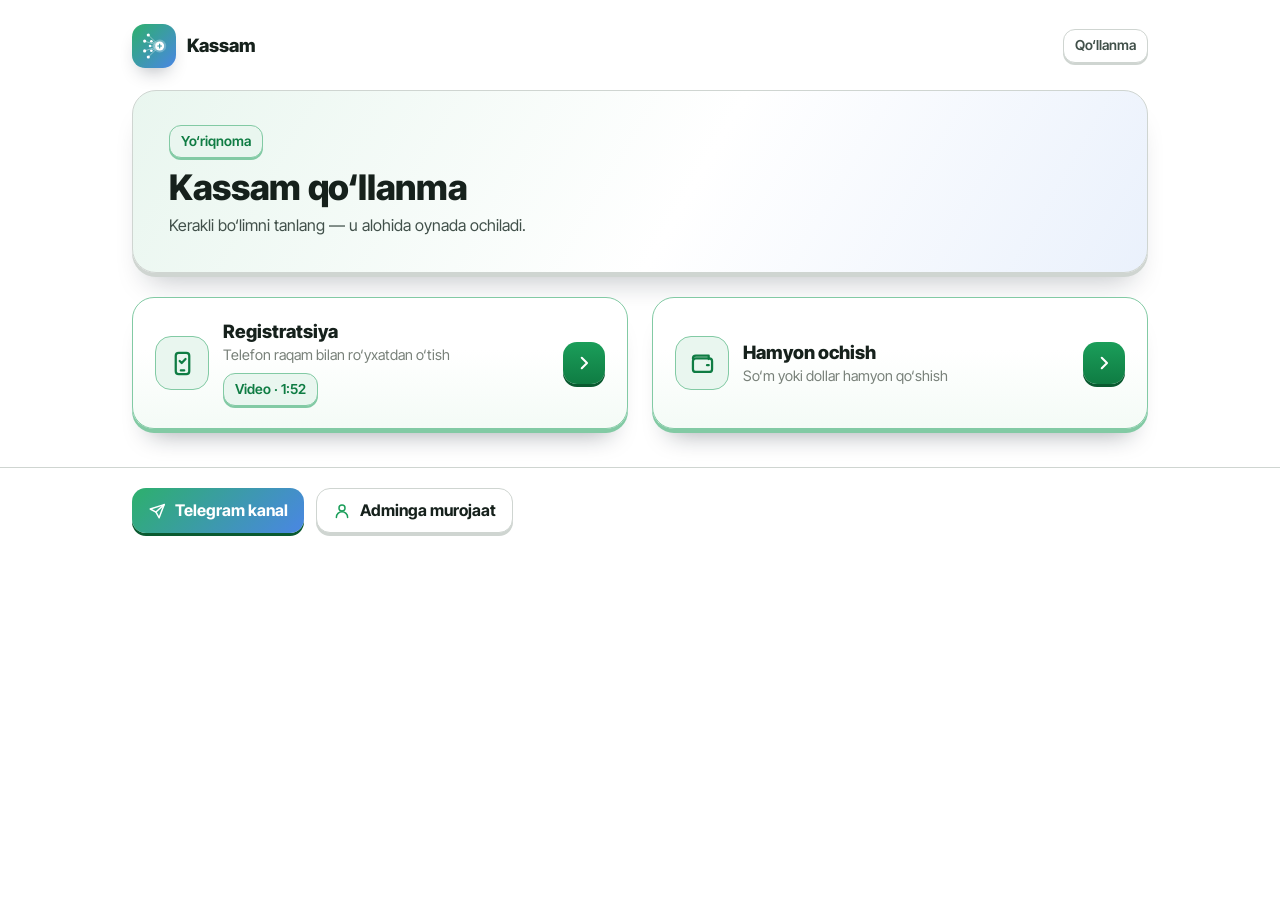
==== index.html @ 3d13681a "Qo'llanma: Hamyon sahifasida faqat «Tez orada» Co-Authored-By: Claude Opus 5.5 <noreply@anthropic.co" ====
<!doctype html>
<html lang="uz">
<head>
<meta charset="utf-8">
<meta name="viewport" content="width=device-width, initial-scale=1, viewport-fit=cover">
<title>Kassam qo‘llanma</title>
<meta name="description" content="Kassam ilovasida ro‘yxatdan o‘tish va hamyon ochish bo‘yicha qisqa yo‘riqnoma.">
<meta property="og:title" content="Kassam qo‘llanma">
<meta property="og:description" content="Kassam ilovasida ro‘yxatdan o‘tish va hamyon ochish bo‘yicha qisqa yo‘riqnoma.">
<meta name="theme-color" content="#FFFFFF">
<link rel="icon" href="data:image/svg+xml,%3Csvg viewBox='0 0 100 100' xmlns='http://www.w3.org/2000/svg'%3E%3Cdefs%3E%3ClinearGradient id='g' x1='0' y1='0' x2='1' y2='1'%3E%3Cstop offset='0' stop-color='%232DB06C'/%3E%3Cstop offset='1' stop-color='%234A86E4'/%3E%3C/linearGradient%3E%3C/defs%3E%3Crect width='100' height='100' rx='22' fill='url(%23g)'/%3E%3Ccircle cx='58' cy='50' r='14' fill='%23fff'/%3E%3Ccircle cx='30' cy='30' r='5' fill='%23fff'/%3E%3Ccircle cx='26' cy='50' r='5' fill='%23fff'/%3E%3Ccircle cx='30' cy='70' r='5' fill='%23fff'/%3E%3C/svg%3E">
<link rel="preconnect" href="https://fonts.googleapis.com">
<link rel="preconnect" href="https://fonts.gstatic.com" crossorigin>
<link rel="stylesheet" href="https://fonts.googleapis.com/css2?family=Inter+Tight:wght@400;500;600;700;800&display=swap">
<link rel="stylesheet" href="style.css?v=3">
</head>
<body>
<script>
// Old links (#registratsiya, #hamyon) now open their own pages
(function () { var p = { registratsiya: 'registratsiya.html', hamyon: 'hamyon.html' }[location.hash.slice(1)]; if (p) location.replace(p); })();
</script>
<div class="wrap">
  <div class="bar">
    <a class="brand" href="./"><svg viewBox="0 0 100 100" role="img" aria-label="Kassam belgisi"><defs><linearGradient id="lg" x1="0" y1="0" x2="1" y2="1"><stop offset="0" stop-color="#2DB06C"/><stop offset="1" stop-color="#4A86E4"/></linearGradient></defs><rect width="100" height="100" rx="22" fill="url(#lg)"/><g transform="translate(50 50) scale(0.78) translate(-47.5 -50)"><g stroke="#FFFFFF" stroke-width="2.6" stroke-linecap="round" opacity=".45"><line x1="30.91" y1="18.05" x2="55.37" y2="41.66"/><line x1="20.25" y1="35.79" x2="52.59" y2="46.29"/><line x1="20.25" y1="64.21" x2="52.59" y2="53.71"/><line x1="30.91" y1="81.95" x2="55.37" y2="58.34"/><line x1="39.75" y1="36" x2="53.61" y2="44"/><line x1="36" y1="50" x2="52" y2="50"/><line x1="39.75" y1="64" x2="53.61" y2="56"/></g><g fill="#FFFFFF"><circle cx="30.91" cy="18.05" r="4.6"/><circle cx="20.25" cy="35.79" r="4.6"/><circle cx="20.25" cy="64.21" r="4.6"/><circle cx="30.91" cy="81.95" r="4.6"/><circle cx="39.75" cy="36" r="3.8"/><circle cx="36" cy="50" r="3.8"/><circle cx="39.75" cy="64" r="3.8"/></g><circle cx="64" cy="50" r="19" fill="#FFFFFF" opacity=".25"/><circle cx="64" cy="50" r="13" fill="#FFFFFF"/><path d="M64 44.5 V55.5 M58.5 50 H69.5" stroke="#3C9AA6" stroke-width="3.4" stroke-linecap="round"/></g></svg><span><b>Kassam</b></span></a>
    <span class="pill">Qo‘llanma</span>
  </div>
  <section class="hero">
    <span class="pill k">Yo‘riqnoma</span>
    <h1>Kassam qo‘llanma</h1>
    <p>Kerakli bo‘limni tanlang — u alohida oynada ochiladi.</p>
  </section>
</div>

<main class="wrap">
  <div class="cards home-cards">
    <a class="card" href="registratsiya.html">
      <span class="card-ic"><svg viewBox="0 0 24 24" fill="none" stroke="currentColor" stroke-width="2" stroke-linecap="round" stroke-linejoin="round" aria-hidden="true"><rect x="6" y="2.5" width="12" height="19" rx="2.6"/><path d="M10.5 18.2h3"/><path d="M9.5 9.8l1.8 1.8 3.4-3.6"/></svg></span>
      <span class="card-tx"><b>Registratsiya</b><small>Telefon raqam bilan ro‘yxatdan o‘tish</small><span class="card-meta"><span class="pill k">Video · 1:52</span></span></span>
      <span class="go"><svg viewBox="0 0 24 24" fill="none" stroke="currentColor" stroke-width="2.8" stroke-linecap="round" stroke-linejoin="round" aria-hidden="true"><path d="M9 5l7 7-7 7"/></svg></span>
    </a>
    <a class="card" href="hamyon.html">
      <span class="card-ic"><svg viewBox="0 0 24 24" fill="none" stroke="currentColor" stroke-width="2" stroke-linecap="round" stroke-linejoin="round" aria-hidden="true"><path d="M3.5 7.5A2.5 2.5 0 0 1 6 5h11.5v3"/><rect x="3.5" y="7.5" width="17" height="12" rx="2.5"/><path d="M16 13.5h1.5"/></svg></span>
      <span class="card-tx"><b>Hamyon ochish</b><small>So‘m yoki dollar hamyon qo‘shish</small></span>
      <span class="go"><svg viewBox="0 0 24 24" fill="none" stroke="currentColor" stroke-width="2.8" stroke-linecap="round" stroke-linejoin="round" aria-hidden="true"><path d="M9 5l7 7-7 7"/></svg></span>
    </a>
  </div>
</main>

<footer>
  <div class="wrap">
    <div class="links"><a class="tg" href="https://t.me/MyKassam" target="_blank" rel="noopener"><svg viewBox="0 0 24 24" fill="none" stroke="#fff" stroke-width="2" stroke-linecap="round" stroke-linejoin="round" aria-hidden="true"><path d="M21.5 3.5 10.6 13.4"/><path d="M21.5 3.5 14.8 21l-4.2-7.6L3 9.3l18.5-5.8Z"/></svg>Telegram kanal</a><a class="adm" href="https://t.me/Smartboy9899" target="_blank" rel="noopener"><svg viewBox="0 0 24 24" fill="none" stroke="currentColor" stroke-width="2" stroke-linecap="round" stroke-linejoin="round" aria-hidden="true"><circle cx="12" cy="8" r="4"/><path d="M4.5 20.5a7.5 7.5 0 0 1 15 0"/></svg>Adminga murojaat</a></div>
  </div>
</footer>
</body>
</html>
---- style.css ----
/* Kassam qo'llanma — MyKassamDesign (same palette, font and card recipes as the Kassam app).
   Always light: Islom found the dark page ugly (2026-10-13).
   Phone: one column. Desktop (>= 900px): wider page, two-column home. */
:root {
  /* KassamYorug */
  --page: #FFFFFF; --surface: #FFFFFF; --ink: #16211C; --ink-soft: #41504A; --nofaol: #788079;
  --halqa: #CFD5D1; --nofaol-light: #F1F3F5; --soya: 16, 24, 40;
  --kirim: #1B9E5A; --kirim-light: #E9F6EF; --kirim-yuvosh: #F4FBF6; --kirim-halqa: #82CAA4;
  --kirim-toq: #0F7C43; --kirim-chuqur: #0F7C43; --kirim-qirra: #0A5A30;
  --kok-light: #EAF1FC; --kok-yuvosh: #F4F7FE; --kok-halqa: #9BBDEE; --kok-toq: #1B4FB5;
  --amber-light: #FFF3D4; --amber-halqa: #F6D27F; --amber-toq: #8A5200;
  --belgi-bosh: #2DB06C; --belgi-oxir: #4A86E4;
  --f: "Inter Tight", system-ui, -apple-system, "Segoe UI", Roboto, sans-serif;
  color-scheme: light;
}

* { box-sizing: border-box; }
html, body { margin: 0; }
body {
  min-height: 100vh; background: var(--page); color: var(--ink);
  font-family: var(--f); font-size: 1rem; line-height: 1.55; -webkit-font-smoothing: antialiased;
  padding-top: env(safe-area-inset-top, 0px); padding-bottom: env(safe-area-inset-bottom, 0px);
}
a { color: var(--kirim-toq); text-underline-offset: 3px; }
:focus-visible { outline: 2.5px solid var(--belgi-oxir); outline-offset: 3px; border-radius: 10px; }
@media (prefers-reduced-motion: reduce) { *, *::before, *::after { transition: none !important; } }

.wrap { width: 100%; max-width: 560px; margin: 0 auto; padding-inline: 16px; }

/* Top bar — like the app header: brand left, pill right */
.bar { display: flex; align-items: center; justify-content: space-between; gap: 12px; padding-block: 16px 6px; }
.brand { display: flex; align-items: center; gap: 11px; text-decoration: none; color: var(--ink); min-width: 0; }
.brand svg { width: 44px; height: 44px; flex: none; border-radius: 13px; box-shadow: 0 10px 20px -10px rgba(var(--soya), .45); }
.brand b { display: block; font-weight: 800; font-size: 1.15rem; line-height: 1.15; }
.brand small { display: block; font-size: .8rem; color: var(--nofaol); line-height: 1.2; }

/* Pill with a hard bottom edge (the app's "Kurs" pill) */
.pill {
  display: inline-flex; align-items: center; gap: 6px; white-space: nowrap;
  font-weight: 600; font-size: .86rem; color: var(--ink-soft);
  background: var(--surface); border: 1px solid var(--halqa); border-radius: 12px; padding: 5px 11px;
  box-shadow: 0 2px 0 var(--halqa);
}
.pill b { color: var(--ink); font-weight: 800; }
.pill.k { background: var(--kirim-light); border-color: var(--kirim-halqa); color: var(--kirim-toq); box-shadow: 0 2px 0 var(--kirim-halqa); }

/* Square soft button (SavdoYumshoqTugma) — back */
.sq {
  flex: none; width: 46px; height: 46px; border-radius: 16px; display: grid; place-items: center;
  background: var(--surface); color: var(--ink); border: 1px solid var(--halqa);
  box-shadow: 0 3px 0 var(--halqa), 0 14px 18px -12px rgba(var(--soya), .35);
  transition: transform .12s ease, box-shadow .12s ease;
}
.sq svg { width: 20px; height: 20px; }
.sq:active { transform: translateY(2px); box-shadow: 0 1px 0 var(--halqa), 0 8px 12px -10px rgba(var(--soya), .3); }
.bar-title { flex: 1; min-width: 0; }
.bar-title b { display: block; font-weight: 800; font-size: 1.2rem; line-height: 1.2; overflow: hidden; text-overflow: ellipsis; white-space: nowrap; }
.bar-title small { display: block; color: var(--nofaol); font-size: .82rem; line-height: 1.2; }

/* Hero card — gradient like the app's balance card (green → white → blue) */
.hero {
  margin-top: 14px; border-radius: 24px; padding: 22px 20px;
  background: linear-gradient(120deg, var(--kirim-light), var(--surface) 55%, var(--kok-light));
  border: 1px solid var(--halqa);
  box-shadow: 0 4px 0 var(--halqa), 0 22px 30px -16px rgba(var(--soya), .28);
}
.hero h1 { margin: 10px 0 6px; font-weight: 800; font-size: clamp(1.6rem, 6.6vw, 2.2rem); line-height: 1.1; letter-spacing: -.01em; text-wrap: balance; }
.hero p { margin: 0; color: var(--ink-soft); }

/* Pressable cards (SavdoBosiladigan): hard edge underneath + soft lift; press sinks 3px */
.cards { display: grid; gap: 18px; padding-block: 24px 30px; }
.card {
  display: flex; align-items: center; gap: 14px; text-decoration: none; color: var(--ink);
  background: linear-gradient(180deg, var(--surface) 40%, var(--kirim-yuvosh));
  border: 1px solid var(--kirim-halqa); border-radius: 22px; padding: 16px;
  box-shadow: 0 4px 0 var(--kirim-halqa), 0 22px 26px -18px rgba(var(--soya), .4);
  transition: transform .12s ease, box-shadow .12s ease;
}
.card:active { transform: translateY(3px); box-shadow: 0 1px 0 var(--kirim-halqa), 0 12px 16px -14px rgba(var(--soya), .35); }
.card-ic {
  flex: none; width: 54px; height: 54px; border-radius: 16px; display: grid; place-items: center;
  background: var(--kirim-light); border: 1px solid var(--kirim-halqa); color: var(--kirim-toq);
}
.card-ic svg { width: 27px; height: 27px; }
.card-tx { flex: 1; min-width: 0; }
.card-tx b { display: block; font-weight: 800; font-size: 1.15rem; line-height: 1.25; }
.card-tx small { display: block; color: var(--nofaol); font-size: .9rem; line-height: 1.4; margin-top: 2px; }
/* Filled green button (the app's "+" button): gradient + dark hard edge */
.go {
  flex: none; width: 42px; height: 42px; border-radius: 14px; display: grid; place-items: center; color: #fff;
  background: linear-gradient(180deg, var(--kirim), var(--kirim-chuqur));
  box-shadow: 0 3px 0 var(--kirim-qirra);
}
.go svg { width: 18px; height: 18px; }
.card-meta { display: flex; gap: 6px; margin-top: 8px; flex-wrap: wrap; }

/* Guide page */
.page { padding-block: 10px 34px; }
.lead { margin: 14px 0 16px; color: var(--ink-soft); }
h2 { font-weight: 800; font-size: 1.15rem; line-height: 1.25; margin: 26px 0 12px; }

/* Video in a phone-shaped card */
/* Sized by screen height so the whole phone-shaped video fits without scrolling */
.vid { margin: 12px auto 6px; max-width: 100%; width: clamp(260px, calc((100vh - 150px) * .497), 420px); }
@supports (height: 100svh) { .vid { width: clamp(260px, calc((100svh - 150px) * .497), 420px); } }
.vid-box {
  border-radius: 24px; overflow: hidden; background: var(--nofaol-light);
  border: 1px solid var(--halqa); aspect-ratio: 954 / 1920;
  box-shadow: 0 4px 0 var(--halqa), 0 24px 32px -18px rgba(var(--soya), .45);
}
.vid video { display: block; width: 100%; height: 100%; object-fit: contain; background: var(--nofaol-light); }
.vid-cap { display: flex; justify-content: center; margin-top: 12px; }
.vid-box { position: relative; }
/* Shown only when the browser started the video muted */
.ovoz {
  position: absolute; left: 50%; top: 18px; transform: translateX(-50%);
  display: inline-flex; align-items: center; gap: 8px; cursor: pointer;
  font: 700 .95rem var(--f); color: var(--ink); white-space: nowrap;
  background: var(--surface); border: 1px solid var(--halqa); border-radius: 14px; padding: 10px 16px;
  box-shadow: 0 3px 0 var(--halqa), 0 16px 22px -12px rgba(var(--soya), .45);
}
.ovoz svg { width: 20px; height: 20px; color: var(--kirim); }
.ovoz:active { transform: translateX(-50%) translateY(2px); box-shadow: 0 1px 0 var(--halqa); }

/* "Coming soon" empty state (like the app's empty list) */
.pill.a { background: var(--amber-light); border-color: var(--amber-halqa); color: var(--amber-toq); box-shadow: 0 2px 0 var(--amber-halqa); }
.tez { display: grid; justify-items: center; text-align: center; gap: 10px; padding: 12vh 8px 40px; }
.tez-ic {
  width: 72px; height: 72px; border-radius: 22px; display: grid; place-items: center; margin-bottom: 6px;
  background: var(--kirim-light); border: 1px solid var(--kirim-halqa); color: var(--kirim-toq);
  box-shadow: 0 4px 0 var(--kirim-halqa), 0 20px 26px -16px rgba(var(--soya), .4);
}
.tez-ic svg { width: 34px; height: 34px; }
.tez h1 { margin: 4px 0 0; font-weight: 800; font-size: clamp(1.5rem, 6vw, 2rem); line-height: 1.15; }
.tez p { margin: 0; max-width: 340px; color: var(--nofaol); }

/* Steps: white cards, number in a ringed badge */
ol.steps { list-style: none; counter-reset: s; padding: 0; margin: 0 0 16px; display: grid; gap: 12px; }
ol.steps li {
  counter-increment: s; position: relative; padding: 13px 14px 13px 54px;
  background: var(--surface); border: 1px solid var(--halqa); border-radius: 15px; color: var(--ink-soft);
  box-shadow: 0 2px 0 var(--halqa), 0 14px 20px -16px rgba(var(--soya), .3);
}
ol.steps li::before {
  content: counter(s); position: absolute; left: 13px; top: 13px; width: 28px; height: 28px; border-radius: 50%;
  display: grid; place-items: center; font-weight: 800; font-size: .88rem;
  background: var(--kirim-light); color: var(--kirim-toq); box-shadow: 0 0 0 3px var(--kirim-light), 0 0 0 4px var(--kirim-halqa);
}
ol.steps strong { color: var(--ink); }
ol.steps .hint { display: block; margin-top: 4px; color: var(--nofaol); font-size: .9rem; line-height: 1.45; }
ol.steps .shot { display: block; width: min(220px, 100%); margin: 12px auto 2px; }
ol.steps .shot img {
  display: block; width: 100%; height: auto; border-radius: 18px;
  border: 1px solid var(--halqa); background: var(--nofaol-light);
  box-shadow: 0 14px 22px -16px rgba(var(--soya), .5);
}
.btn-name {
  display: inline-block; font-weight: 700; color: var(--ink); white-space: nowrap;
  background: var(--nofaol-light); border: 1px solid var(--halqa); border-radius: 8px; padding: 0 7px; font-size: .92em; line-height: 1.6;
}
.note { border-radius: 15px; padding: 12px 14px; margin: 0 0 14px; border: 1px solid; }
.note b { display: block; font-size: .72rem; font-weight: 800; letter-spacing: .1em; text-transform: uppercase; margin-bottom: 2px; }
.note.a { background: var(--amber-light); border-color: var(--amber-halqa); color: var(--amber-toq); }
.note.k { background: var(--kirim-light); border-color: var(--kirim-halqa); color: var(--kirim-toq); }

footer { border-top: 1px solid var(--halqa); margin-top: 8px; }
footer .wrap { padding-block: 20px 28px; display: grid; gap: 8px; }
.tg {
  display: inline-flex; align-items: center; gap: 9px; text-decoration: none; color: #fff; font-weight: 700;
  background: linear-gradient(135deg, var(--belgi-bosh), var(--belgi-oxir)); padding: 10px 16px; border-radius: 14px;
  box-shadow: 0 3px 0 var(--kirim-qirra);
}
.tg svg { width: 18px; height: 18px; }
/* Phone: two full-width buttons; wider screens: side by side */
.links { display: grid; gap: 12px; }
.links a { justify-content: center; }
@media (min-width: 600px) { .links { display: flex; flex-wrap: wrap; } }
/* Secondary button: white with a hard grey edge (SavdoYumshoqTugma style) */
.adm {
  display: inline-flex; align-items: center; gap: 9px; text-decoration: none; color: var(--ink); font-weight: 700;
  background: var(--surface); border: 1px solid var(--halqa); padding: 9px 16px; border-radius: 14px;
  box-shadow: 0 3px 0 var(--halqa);
}
.adm svg { width: 18px; height: 18px; color: var(--kirim); }
.tg:active, .adm:active { transform: translateY(2px); }

/* Desktop */
@media (hover: hover) {
  .card:hover { transform: translateY(-2px); box-shadow: 0 6px 0 var(--kirim-halqa), 0 26px 30px -18px rgba(var(--soya), .45); }
  .card:active { transform: translateY(3px); }
}
@media (min-width: 900px) {
  .wrap { max-width: 1080px; padding-inline: 32px; }
  .bar { padding-block: 24px 8px; }
  .hero { padding: 34px 36px; }
  .home-cards { grid-template-columns: 1fr 1fr; gap: 24px; }
  .card { padding: 22px; }
  .narrow { max-width: 760px; }
}
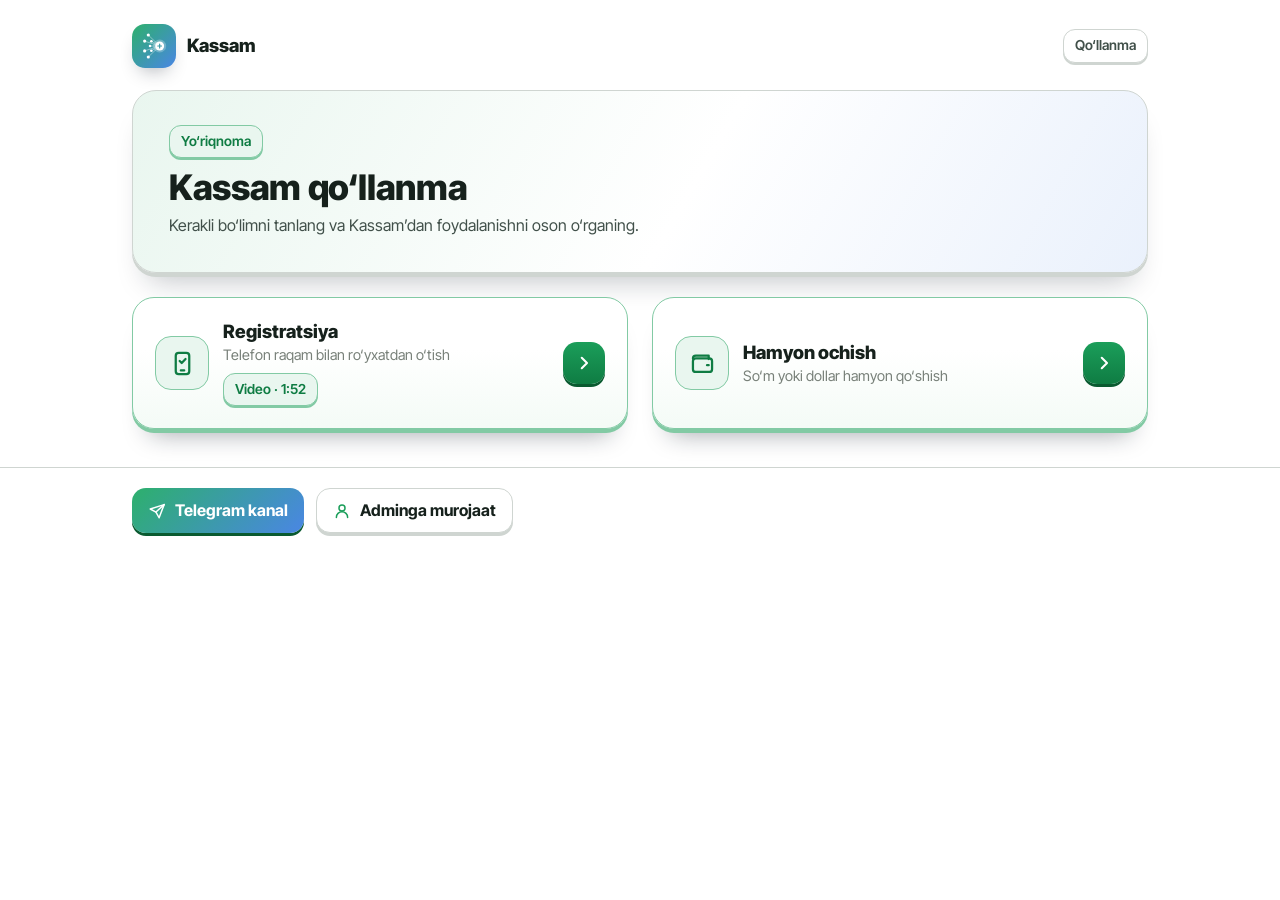
==== commit 21d84318: "Qo'llanma: bosh sahifa matni Co-Authored-By: Claude Opus 5.5 <noreply@anthropic.com>" ====
--- a/index.html
+++ b/index.html
@@ -27,7 +27,7 @@
   <section class="hero">
     <span class="pill k">Yo‘riqnoma</span>
     <h1>Kassam qo‘llanma</h1>
-    <p>Kerakli bo‘limni tanlang — u alohida oynada ochiladi.</p>
+    <p>Kerakli bo‘limni tanlang va Kassam’dan foydalanishni oson o‘rganing.</p>
   </section>
 </div>
 
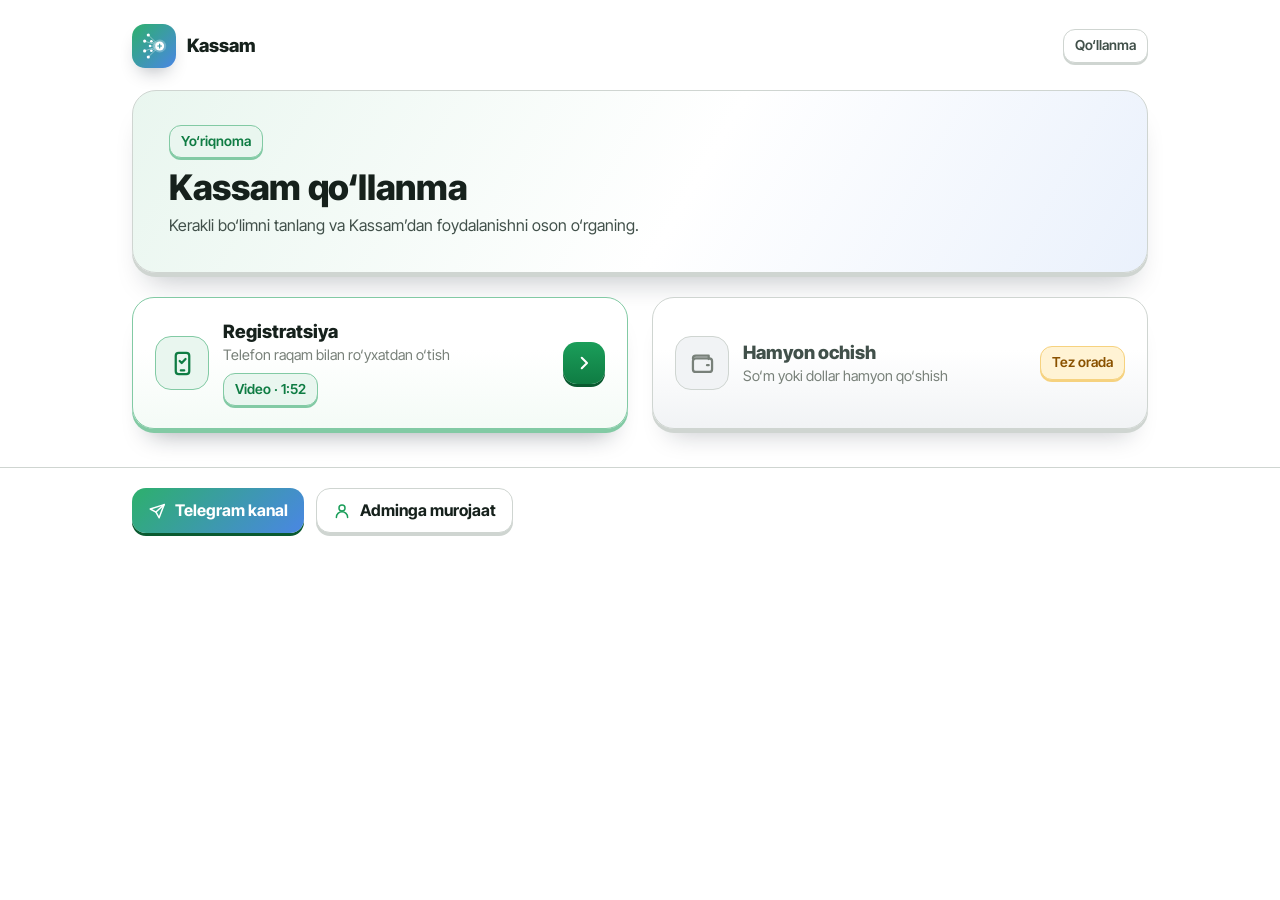
==== commit 9c7dee3a: "Qo'llanma: Hamyon kartasi bosilmaydi, «Tez orada» Co-Authored-By: Claude Opus 5.5 <noreply@anthropic" ====
--- a/index.html
+++ b/index.html
@@ -12,12 +12,12 @@
 <link rel="preconnect" href="https://fonts.googleapis.com">
 <link rel="preconnect" href="https://fonts.gstatic.com" crossorigin>
 <link rel="stylesheet" href="https://fonts.googleapis.com/css2?family=Inter+Tight:wght@400;500;600;700;800&display=swap">
-<link rel="stylesheet" href="style.css?v=3">
+<link rel="stylesheet" href="style.css?v=5">
 </head>
 <body>
 <script>
-// Old links (#registratsiya, #hamyon) now open their own pages
-(function () { var p = { registratsiya: 'registratsiya.html', hamyon: 'hamyon.html' }[location.hash.slice(1)]; if (p) location.replace(p); })();
+// Old link #registratsiya now opens its own page (Hamyon is not ready yet)
+(function () { var p = { registratsiya: 'registratsiya.html' }[location.hash.slice(1)]; if (p) location.replace(p); })();
 </script>
 <div class="wrap">
   <div class="bar">
@@ -38,11 +38,11 @@
       <span class="card-tx"><b>Registratsiya</b><small>Telefon raqam bilan ro‘yxatdan o‘tish</small><span class="card-meta"><span class="pill k">Video · 1:52</span></span></span>
       <span class="go"><svg viewBox="0 0 24 24" fill="none" stroke="currentColor" stroke-width="2.8" stroke-linecap="round" stroke-linejoin="round" aria-hidden="true"><path d="M9 5l7 7-7 7"/></svg></span>
     </a>
-    <a class="card" href="hamyon.html">
+    <div class="card off" aria-disabled="true">
       <span class="card-ic"><svg viewBox="0 0 24 24" fill="none" stroke="currentColor" stroke-width="2" stroke-linecap="round" stroke-linejoin="round" aria-hidden="true"><path d="M3.5 7.5A2.5 2.5 0 0 1 6 5h11.5v3"/><rect x="3.5" y="7.5" width="17" height="12" rx="2.5"/><path d="M16 13.5h1.5"/></svg></span>
       <span class="card-tx"><b>Hamyon ochish</b><small>So‘m yoki dollar hamyon qo‘shish</small></span>
-      <span class="go"><svg viewBox="0 0 24 24" fill="none" stroke="currentColor" stroke-width="2.8" stroke-linecap="round" stroke-linejoin="round" aria-hidden="true"><path d="M9 5l7 7-7 7"/></svg></span>
-    </a>
+      <span class="pill a">Tez orada</span>
+    </div>
   </div>
 </main>
 
--- a/style.css
+++ b/style.css
@@ -76,7 +76,12 @@
   box-shadow: 0 4px 0 var(--kirim-halqa), 0 22px 26px -18px rgba(var(--soya), .4);
   transition: transform .12s ease, box-shadow .12s ease;
 }
-.card:active { transform: translateY(3px); box-shadow: 0 1px 0 var(--kirim-halqa), 0 12px 16px -14px rgba(var(--soya), .35); }
+.card:not(.off):active { transform: translateY(3px); box-shadow: 0 1px 0 var(--kirim-halqa), 0 12px 16px -14px rgba(var(--soya), .35); }
+/* Section without a video yet: grey, not pressable */
+.card.off { cursor: default; background: linear-gradient(180deg, var(--surface) 40%, var(--nofaol-light)); border-color: var(--halqa); box-shadow: 0 4px 0 var(--halqa), 0 22px 26px -18px rgba(var(--soya), .25); }
+.card.off .card-ic { background: var(--nofaol-light); border-color: var(--halqa); color: var(--nofaol); }
+.card.off .card-tx b { color: var(--ink-soft); }
+.card.off .pill { flex: none; }
 .card-ic {
   flex: none; width: 54px; height: 54px; border-radius: 16px; display: grid; place-items: center;
   background: var(--kirim-light); border: 1px solid var(--kirim-halqa); color: var(--kirim-toq);
@@ -111,16 +116,6 @@
 .vid video { display: block; width: 100%; height: 100%; object-fit: contain; background: var(--nofaol-light); }
 .vid-cap { display: flex; justify-content: center; margin-top: 12px; }
 .vid-box { position: relative; }
-/* Shown only when the browser started the video muted */
-.ovoz {
-  position: absolute; left: 50%; top: 18px; transform: translateX(-50%);
-  display: inline-flex; align-items: center; gap: 8px; cursor: pointer;
-  font: 700 .95rem var(--f); color: var(--ink); white-space: nowrap;
-  background: var(--surface); border: 1px solid var(--halqa); border-radius: 14px; padding: 10px 16px;
-  box-shadow: 0 3px 0 var(--halqa), 0 16px 22px -12px rgba(var(--soya), .45);
-}
-.ovoz svg { width: 20px; height: 20px; color: var(--kirim); }
-.ovoz:active { transform: translateX(-50%) translateY(2px); box-shadow: 0 1px 0 var(--halqa); }
 
 /* "Coming soon" empty state (like the app's empty list) */
 .pill.a { background: var(--amber-light); border-color: var(--amber-halqa); color: var(--amber-toq); box-shadow: 0 2px 0 var(--amber-halqa); }
@@ -186,8 +181,8 @@
 
 /* Desktop */
 @media (hover: hover) {
-  .card:hover { transform: translateY(-2px); box-shadow: 0 6px 0 var(--kirim-halqa), 0 26px 30px -18px rgba(var(--soya), .45); }
-  .card:active { transform: translateY(3px); }
+  .card:not(.off):hover { transform: translateY(-2px); box-shadow: 0 6px 0 var(--kirim-halqa), 0 26px 30px -18px rgba(var(--soya), .45); }
+  .card:not(.off):active { transform: translateY(3px); }
 }
 @media (min-width: 900px) {
   .wrap { max-width: 1080px; padding-inline: 32px; }
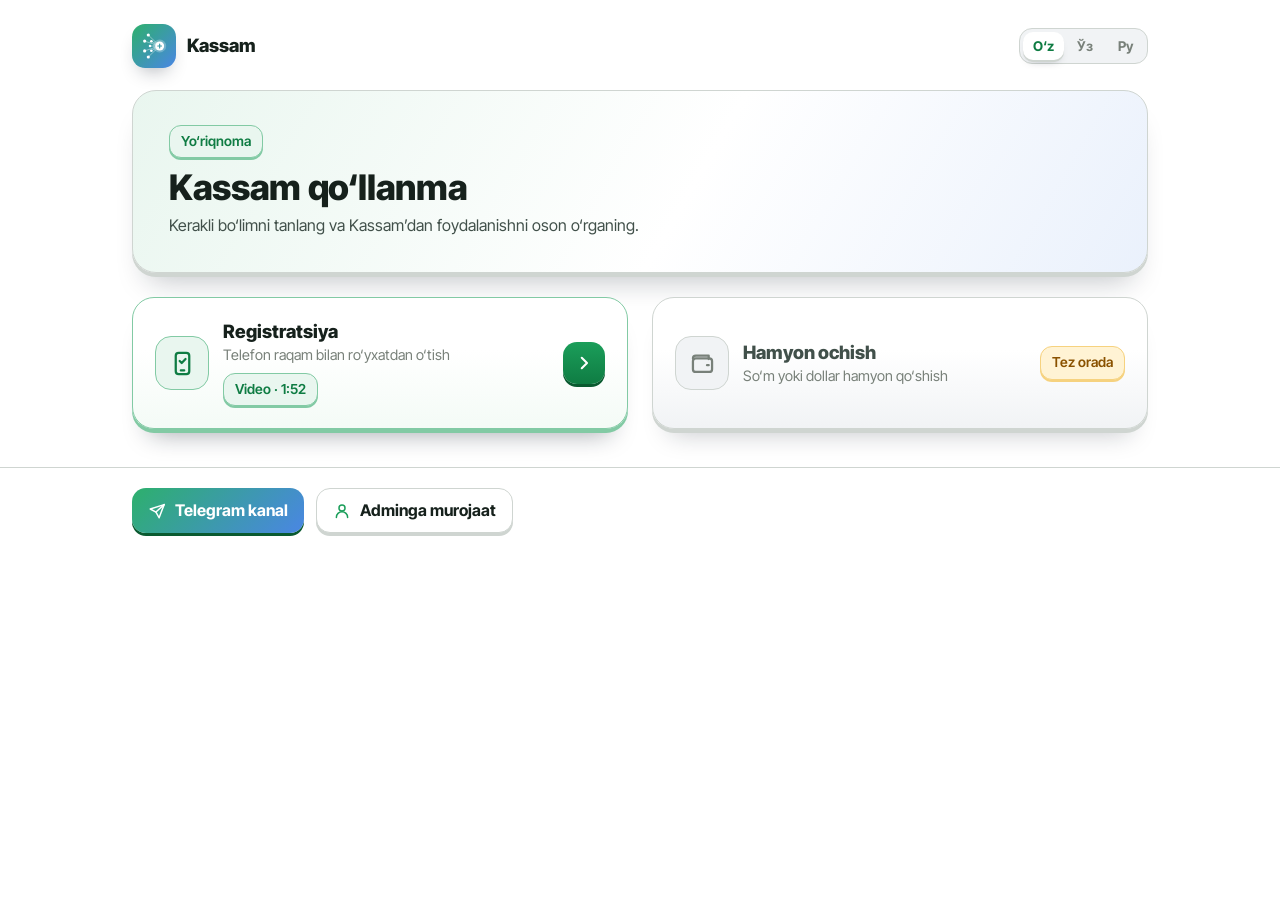
==== commit 669daaeb: "Qo'llanma: til almashtirish (lotin, kirill, rus) Co-Authored-By: Claude Opus 5.5 <noreply@anthropic." ====
--- a/index.html
+++ b/index.html
@@ -1,5 +1,5 @@
 <!doctype html>
-<html lang="uz">
+<html lang="uz" data-title="t_home">
 <head>
 <meta charset="utf-8">
 <meta name="viewport" content="width=device-width, initial-scale=1, viewport-fit=cover">
@@ -12,7 +12,7 @@
 <link rel="preconnect" href="https://fonts.googleapis.com">
 <link rel="preconnect" href="https://fonts.gstatic.com" crossorigin>
 <link rel="stylesheet" href="https://fonts.googleapis.com/css2?family=Inter+Tight:wght@400;500;600;700;800&display=swap">
-<link rel="stylesheet" href="style.css?v=5">
+<link rel="stylesheet" href="style.css?v=6">
 </head>
 <body>
 <script>
@@ -22,12 +22,12 @@
 <div class="wrap">
   <div class="bar">
     <a class="brand" href="./"><svg viewBox="0 0 100 100" role="img" aria-label="Kassam belgisi"><defs><linearGradient id="lg" x1="0" y1="0" x2="1" y2="1"><stop offset="0" stop-color="#2DB06C"/><stop offset="1" stop-color="#4A86E4"/></linearGradient></defs><rect width="100" height="100" rx="22" fill="url(#lg)"/><g transform="translate(50 50) scale(0.78) translate(-47.5 -50)"><g stroke="#FFFFFF" stroke-width="2.6" stroke-linecap="round" opacity=".45"><line x1="30.91" y1="18.05" x2="55.37" y2="41.66"/><line x1="20.25" y1="35.79" x2="52.59" y2="46.29"/><line x1="20.25" y1="64.21" x2="52.59" y2="53.71"/><line x1="30.91" y1="81.95" x2="55.37" y2="58.34"/><line x1="39.75" y1="36" x2="53.61" y2="44"/><line x1="36" y1="50" x2="52" y2="50"/><line x1="39.75" y1="64" x2="53.61" y2="56"/></g><g fill="#FFFFFF"><circle cx="30.91" cy="18.05" r="4.6"/><circle cx="20.25" cy="35.79" r="4.6"/><circle cx="20.25" cy="64.21" r="4.6"/><circle cx="30.91" cy="81.95" r="4.6"/><circle cx="39.75" cy="36" r="3.8"/><circle cx="36" cy="50" r="3.8"/><circle cx="39.75" cy="64" r="3.8"/></g><circle cx="64" cy="50" r="19" fill="#FFFFFF" opacity=".25"/><circle cx="64" cy="50" r="13" fill="#FFFFFF"/><path d="M64 44.5 V55.5 M58.5 50 H69.5" stroke="#3C9AA6" stroke-width="3.4" stroke-linecap="round"/></g></svg><span><b>Kassam</b></span></a>
-    <span class="pill">Qo‘llanma</span>
+    <div class="til" role="group" aria-label="Til"><button type="button" data-til="uz" aria-pressed="true">O‘z</button><button type="button" data-til="kr" aria-pressed="false">Ўз</button><button type="button" data-til="ru" aria-pressed="false">Ру</button></div>
   </div>
   <section class="hero">
-    <span class="pill k">Yo‘riqnoma</span>
-    <h1>Kassam qo‘llanma</h1>
-    <p>Kerakli bo‘limni tanlang va Kassam’dan foydalanishni oson o‘rganing.</p>
+    <span class="pill k" data-t="yoriq">Yo‘riqnoma</span>
+    <h1 data-t="h1">Kassam qo‘llanma</h1>
+    <p data-t="lead">Kerakli bo‘limni tanlang va Kassam’dan foydalanishni oson o‘rganing.</p>
   </section>
 </div>
 
@@ -35,21 +35,22 @@
   <div class="cards home-cards">
     <a class="card" href="registratsiya.html">
       <span class="card-ic"><svg viewBox="0 0 24 24" fill="none" stroke="currentColor" stroke-width="2" stroke-linecap="round" stroke-linejoin="round" aria-hidden="true"><rect x="6" y="2.5" width="12" height="19" rx="2.6"/><path d="M10.5 18.2h3"/><path d="M9.5 9.8l1.8 1.8 3.4-3.6"/></svg></span>
-      <span class="card-tx"><b>Registratsiya</b><small>Telefon raqam bilan ro‘yxatdan o‘tish</small><span class="card-meta"><span class="pill k">Video · 1:52</span></span></span>
+      <span class="card-tx"><b data-t="reg">Registratsiya</b><small data-t="reg_sub">Telefon raqam bilan ro‘yxatdan o‘tish</small><span class="card-meta"><span class="pill k" data-t="video">Video · 1:52</span></span></span>
       <span class="go"><svg viewBox="0 0 24 24" fill="none" stroke="currentColor" stroke-width="2.8" stroke-linecap="round" stroke-linejoin="round" aria-hidden="true"><path d="M9 5l7 7-7 7"/></svg></span>
     </a>
     <div class="card off" aria-disabled="true">
       <span class="card-ic"><svg viewBox="0 0 24 24" fill="none" stroke="currentColor" stroke-width="2" stroke-linecap="round" stroke-linejoin="round" aria-hidden="true"><path d="M3.5 7.5A2.5 2.5 0 0 1 6 5h11.5v3"/><rect x="3.5" y="7.5" width="17" height="12" rx="2.5"/><path d="M16 13.5h1.5"/></svg></span>
-      <span class="card-tx"><b>Hamyon ochish</b><small>So‘m yoki dollar hamyon qo‘shish</small></span>
-      <span class="pill a">Tez orada</span>
+      <span class="card-tx"><b data-t="ham">Hamyon ochish</b><small data-t="ham_sub">So‘m yoki dollar hamyon qo‘shish</small></span>
+      <span class="pill a" data-t="tez">Tez orada</span>
     </div>
   </div>
 </main>
 
 <footer>
   <div class="wrap">
-    <div class="links"><a class="tg" href="https://t.me/MyKassam" target="_blank" rel="noopener"><svg viewBox="0 0 24 24" fill="none" stroke="#fff" stroke-width="2" stroke-linecap="round" stroke-linejoin="round" aria-hidden="true"><path d="M21.5 3.5 10.6 13.4"/><path d="M21.5 3.5 14.8 21l-4.2-7.6L3 9.3l18.5-5.8Z"/></svg>Telegram kanal</a><a class="adm" href="https://t.me/Smartboy9899" target="_blank" rel="noopener"><svg viewBox="0 0 24 24" fill="none" stroke="currentColor" stroke-width="2" stroke-linecap="round" stroke-linejoin="round" aria-hidden="true"><circle cx="12" cy="8" r="4"/><path d="M4.5 20.5a7.5 7.5 0 0 1 15 0"/></svg>Adminga murojaat</a></div>
+    <div class="links"><a class="tg" href="https://t.me/MyKassam" target="_blank" rel="noopener"><svg viewBox="0 0 24 24" fill="none" stroke="#fff" stroke-width="2" stroke-linecap="round" stroke-linejoin="round" aria-hidden="true"><path d="M21.5 3.5 10.6 13.4"/><path d="M21.5 3.5 14.8 21l-4.2-7.6L3 9.3l18.5-5.8Z"/></svg><span data-t="kanal">Telegram kanal</span></a><a class="adm" href="https://t.me/Smartboy9899" target="_blank" rel="noopener"><svg viewBox="0 0 24 24" fill="none" stroke="currentColor" stroke-width="2" stroke-linecap="round" stroke-linejoin="round" aria-hidden="true"><circle cx="12" cy="8" r="4"/><path d="M4.5 20.5a7.5 7.5 0 0 1 15 0"/></svg><span data-t="admin">Adminga murojaat</span></a></div>
   </div>
 </footer>
+<script src="til.js?v=1"></script>
 </body>
 </html>
--- a/style.css
+++ b/style.css
@@ -44,6 +44,14 @@
 .pill b { color: var(--ink); font-weight: 800; }
 .pill.k { background: var(--kirim-light); border-color: var(--kirim-halqa); color: var(--kirim-toq); box-shadow: 0 2px 0 var(--kirim-halqa); }
 
+/* Language switch — segmented control like the app's: grey track, active segment lifted */
+.til { flex: none; display: inline-flex; gap: 2px; padding: 3px; border-radius: 13px; background: var(--nofaol-light); border: 1px solid var(--halqa); }
+.til button {
+  font: 700 .84rem var(--f); color: var(--nofaol); background: none; border: 0; border-radius: 10px;
+  padding: 6px 10px; min-width: 38px; cursor: pointer; transition: background .15s ease, color .15s ease;
+}
+.til button[aria-pressed="true"] { background: var(--surface); color: var(--kirim-toq); box-shadow: 0 2px 0 var(--halqa), 0 6px 10px -6px rgba(var(--soya), .35); }
+
 /* Square soft button (SavdoYumshoqTugma) — back */
 .sq {
   flex: none; width: 46px; height: 46px; border-radius: 16px; display: grid; place-items: center;
@@ -55,7 +63,7 @@
 .sq:active { transform: translateY(2px); box-shadow: 0 1px 0 var(--halqa), 0 8px 12px -10px rgba(var(--soya), .3); }
 .bar-title { flex: 1; min-width: 0; }
 .bar-title b { display: block; font-weight: 800; font-size: 1.2rem; line-height: 1.2; overflow: hidden; text-overflow: ellipsis; white-space: nowrap; }
-.bar-title small { display: block; color: var(--nofaol); font-size: .82rem; line-height: 1.2; }
+.bar-title small { display: block; color: var(--nofaol); font-size: .82rem; line-height: 1.2; overflow: hidden; text-overflow: ellipsis; white-space: nowrap; }
 
 /* Hero card — gradient like the app's balance card (green → white → blue) */
 .hero {
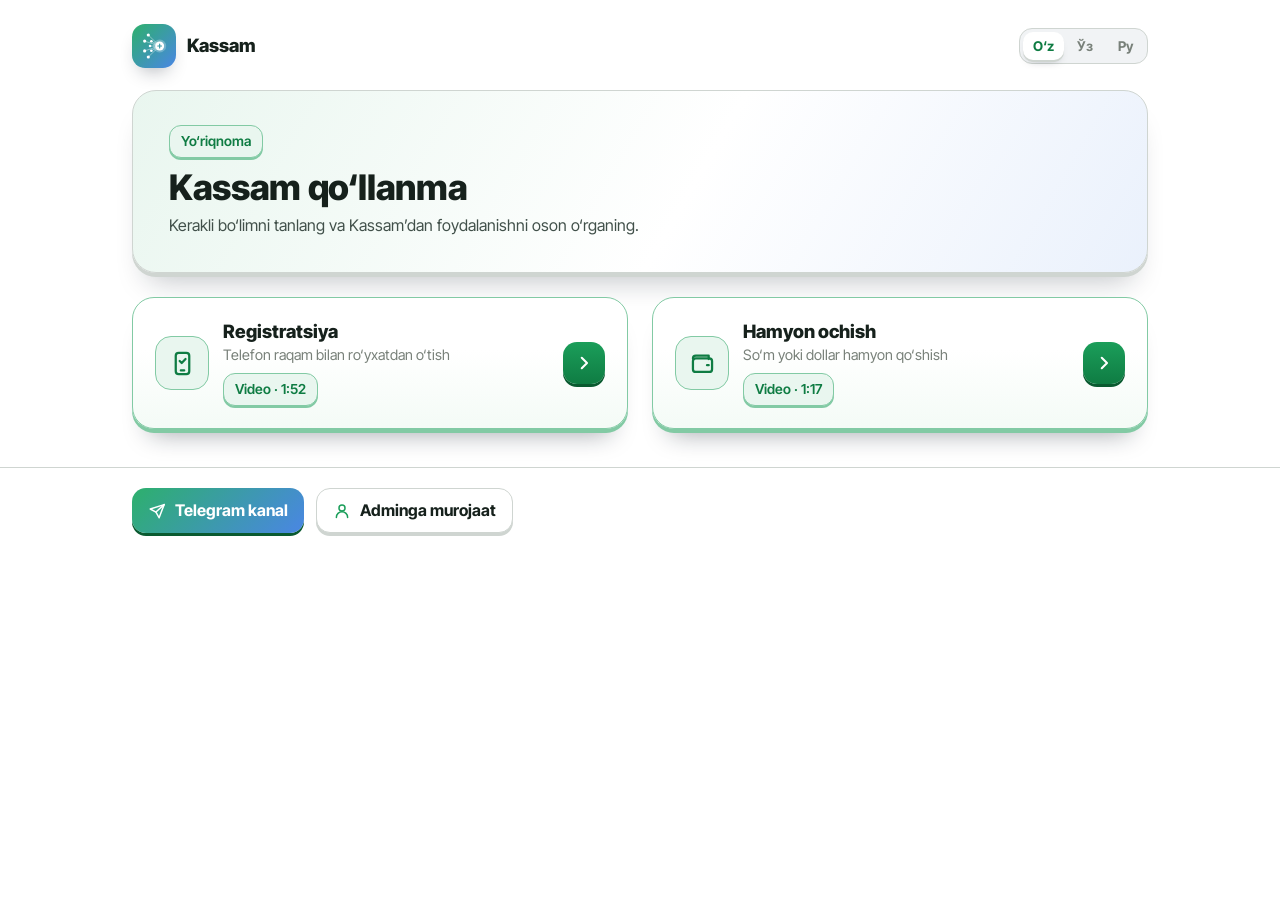
==== commit 565b6378: "Hamyon ochish: video qo'llanma qo'shildi, karta ochildi Co-Authored-By: Claude Opus 5.5 <noreply@ant" ====
--- a/index.html
+++ b/index.html
@@ -16,8 +16,8 @@
 </head>
 <body>
 <script>
-// Old link #registratsiya now opens its own page (Hamyon is not ready yet)
-(function () { var p = { registratsiya: 'registratsiya.html' }[location.hash.slice(1)]; if (p) location.replace(p); })();
+// Old links #registratsiya / #hamyon open their own pages
+(function () { var p = { registratsiya: 'registratsiya.html', hamyon: 'hamyon.html' }[location.hash.slice(1)]; if (p) location.replace(p); })();
 </script>
 <div class="wrap">
   <div class="bar">
@@ -38,11 +38,11 @@
       <span class="card-tx"><b data-t="reg">Registratsiya</b><small data-t="reg_sub">Telefon raqam bilan ro‘yxatdan o‘tish</small><span class="card-meta"><span class="pill k" data-t="video">Video · 1:52</span></span></span>
       <span class="go"><svg viewBox="0 0 24 24" fill="none" stroke="currentColor" stroke-width="2.8" stroke-linecap="round" stroke-linejoin="round" aria-hidden="true"><path d="M9 5l7 7-7 7"/></svg></span>
     </a>
-    <div class="card off" aria-disabled="true">
+    <a class="card" href="hamyon.html">
       <span class="card-ic"><svg viewBox="0 0 24 24" fill="none" stroke="currentColor" stroke-width="2" stroke-linecap="round" stroke-linejoin="round" aria-hidden="true"><path d="M3.5 7.5A2.5 2.5 0 0 1 6 5h11.5v3"/><rect x="3.5" y="7.5" width="17" height="12" rx="2.5"/><path d="M16 13.5h1.5"/></svg></span>
-      <span class="card-tx"><b data-t="ham">Hamyon ochish</b><small data-t="ham_sub">So‘m yoki dollar hamyon qo‘shish</small></span>
-      <span class="pill a" data-t="tez">Tez orada</span>
-    </div>
+      <span class="card-tx"><b data-t="ham">Hamyon ochish</b><small data-t="ham_sub">So‘m yoki dollar hamyon qo‘shish</small><span class="card-meta"><span class="pill k" data-t="video_h">Video · 1:17</span></span></span>
+      <span class="go"><svg viewBox="0 0 24 24" fill="none" stroke="currentColor" stroke-width="2.8" stroke-linecap="round" stroke-linejoin="round" aria-hidden="true"><path d="M9 5l7 7-7 7"/></svg></span>
+    </a>
   </div>
 </main>
 
@@ -51,6 +51,6 @@
     <div class="links"><a class="tg" href="https://t.me/MyKassam" target="_blank" rel="noopener"><svg viewBox="0 0 24 24" fill="none" stroke="#fff" stroke-width="2" stroke-linecap="round" stroke-linejoin="round" aria-hidden="true"><path d="M21.5 3.5 10.6 13.4"/><path d="M21.5 3.5 14.8 21l-4.2-7.6L3 9.3l18.5-5.8Z"/></svg><span data-t="kanal">Telegram kanal</span></a><a class="adm" href="https://t.me/Smartboy9899" target="_blank" rel="noopener"><svg viewBox="0 0 24 24" fill="none" stroke="currentColor" stroke-width="2" stroke-linecap="round" stroke-linejoin="round" aria-hidden="true"><circle cx="12" cy="8" r="4"/><path d="M4.5 20.5a7.5 7.5 0 0 1 15 0"/></svg><span data-t="admin">Adminga murojaat</span></a></div>
   </div>
 </footer>
-<script src="til.js?v=1"></script>
+<script src="til.js?v=2"></script>
 </body>
 </html>
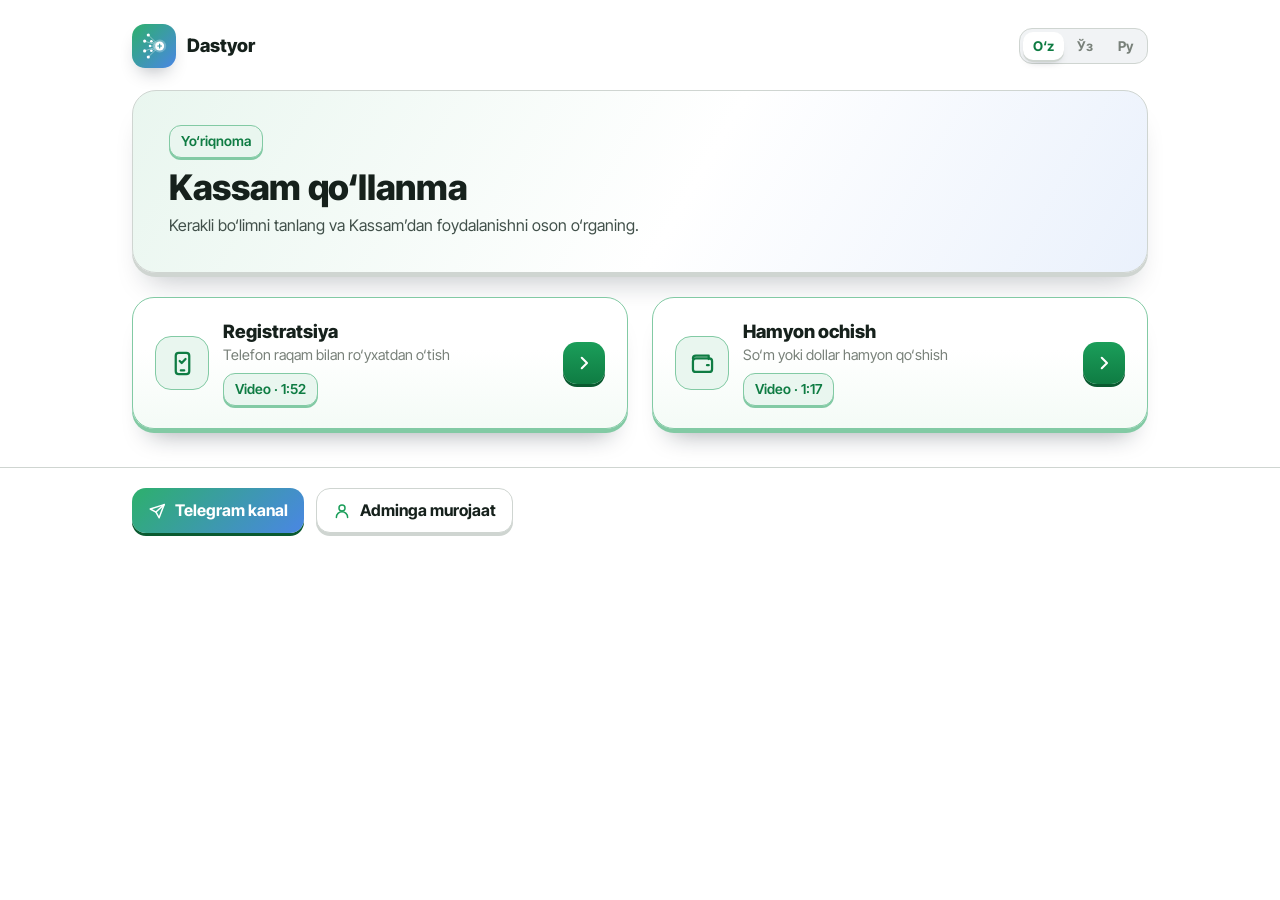
==== commit 913dab3c: "Brend nomi: Dastyor" ====
--- a/index.html
+++ b/index.html
@@ -3,10 +3,10 @@
 <head>
 <meta charset="utf-8">
 <meta name="viewport" content="width=device-width, initial-scale=1, viewport-fit=cover">
-<title>Kassam qo‘llanma</title>
-<meta name="description" content="Kassam ilovasida ro‘yxatdan o‘tish va hamyon ochish bo‘yicha qisqa yo‘riqnoma.">
-<meta property="og:title" content="Kassam qo‘llanma">
-<meta property="og:description" content="Kassam ilovasida ro‘yxatdan o‘tish va hamyon ochish bo‘yicha qisqa yo‘riqnoma.">
+<title>Dastyor qo‘llanma</title>
+<meta name="description" content="Dastyor ilovasida ro‘yxatdan o‘tish va hamyon ochish bo‘yicha qisqa yo‘riqnoma.">
+<meta property="og:title" content="Dastyor qo‘llanma">
+<meta property="og:description" content="Dastyor ilovasida ro‘yxatdan o‘tish va hamyon ochish bo‘yicha qisqa yo‘riqnoma.">
 <meta name="theme-color" content="#FFFFFF">
 <link rel="icon" href="data:image/svg+xml,%3Csvg viewBox='0 0 100 100' xmlns='http://www.w3.org/2000/svg'%3E%3Cdefs%3E%3ClinearGradient id='g' x1='0' y1='0' x2='1' y2='1'%3E%3Cstop offset='0' stop-color='%232DB06C'/%3E%3Cstop offset='1' stop-color='%234A86E4'/%3E%3C/linearGradient%3E%3C/defs%3E%3Crect width='100' height='100' rx='22' fill='url(%23g)'/%3E%3Ccircle cx='58' cy='50' r='14' fill='%23fff'/%3E%3Ccircle cx='30' cy='30' r='5' fill='%23fff'/%3E%3Ccircle cx='26' cy='50' r='5' fill='%23fff'/%3E%3Ccircle cx='30' cy='70' r='5' fill='%23fff'/%3E%3C/svg%3E">
 <link rel="preconnect" href="https://fonts.googleapis.com">
@@ -21,13 +21,13 @@
 </script>
 <div class="wrap">
   <div class="bar">
-    <a class="brand" href="./"><svg viewBox="0 0 100 100" role="img" aria-label="Kassam belgisi"><defs><linearGradient id="lg" x1="0" y1="0" x2="1" y2="1"><stop offset="0" stop-color="#2DB06C"/><stop offset="1" stop-color="#4A86E4"/></linearGradient></defs><rect width="100" height="100" rx="22" fill="url(#lg)"/><g transform="translate(50 50) scale(0.78) translate(-47.5 -50)"><g stroke="#FFFFFF" stroke-width="2.6" stroke-linecap="round" opacity=".45"><line x1="30.91" y1="18.05" x2="55.37" y2="41.66"/><line x1="20.25" y1="35.79" x2="52.59" y2="46.29"/><line x1="20.25" y1="64.21" x2="52.59" y2="53.71"/><line x1="30.91" y1="81.95" x2="55.37" y2="58.34"/><line x1="39.75" y1="36" x2="53.61" y2="44"/><line x1="36" y1="50" x2="52" y2="50"/><line x1="39.75" y1="64" x2="53.61" y2="56"/></g><g fill="#FFFFFF"><circle cx="30.91" cy="18.05" r="4.6"/><circle cx="20.25" cy="35.79" r="4.6"/><circle cx="20.25" cy="64.21" r="4.6"/><circle cx="30.91" cy="81.95" r="4.6"/><circle cx="39.75" cy="36" r="3.8"/><circle cx="36" cy="50" r="3.8"/><circle cx="39.75" cy="64" r="3.8"/></g><circle cx="64" cy="50" r="19" fill="#FFFFFF" opacity=".25"/><circle cx="64" cy="50" r="13" fill="#FFFFFF"/><path d="M64 44.5 V55.5 M58.5 50 H69.5" stroke="#3C9AA6" stroke-width="3.4" stroke-linecap="round"/></g></svg><span><b>Kassam</b></span></a>
+    <a class="brand" href="./"><svg viewBox="0 0 100 100" role="img" aria-label="Dastyor belgisi"><defs><linearGradient id="lg" x1="0" y1="0" x2="1" y2="1"><stop offset="0" stop-color="#2DB06C"/><stop offset="1" stop-color="#4A86E4"/></linearGradient></defs><rect width="100" height="100" rx="22" fill="url(#lg)"/><g transform="translate(50 50) scale(0.78) translate(-47.5 -50)"><g stroke="#FFFFFF" stroke-width="2.6" stroke-linecap="round" opacity=".45"><line x1="30.91" y1="18.05" x2="55.37" y2="41.66"/><line x1="20.25" y1="35.79" x2="52.59" y2="46.29"/><line x1="20.25" y1="64.21" x2="52.59" y2="53.71"/><line x1="30.91" y1="81.95" x2="55.37" y2="58.34"/><line x1="39.75" y1="36" x2="53.61" y2="44"/><line x1="36" y1="50" x2="52" y2="50"/><line x1="39.75" y1="64" x2="53.61" y2="56"/></g><g fill="#FFFFFF"><circle cx="30.91" cy="18.05" r="4.6"/><circle cx="20.25" cy="35.79" r="4.6"/><circle cx="20.25" cy="64.21" r="4.6"/><circle cx="30.91" cy="81.95" r="4.6"/><circle cx="39.75" cy="36" r="3.8"/><circle cx="36" cy="50" r="3.8"/><circle cx="39.75" cy="64" r="3.8"/></g><circle cx="64" cy="50" r="19" fill="#FFFFFF" opacity=".25"/><circle cx="64" cy="50" r="13" fill="#FFFFFF"/><path d="M64 44.5 V55.5 M58.5 50 H69.5" stroke="#3C9AA6" stroke-width="3.4" stroke-linecap="round"/></g></svg><span><b>Dastyor</b></span></a>
     <div class="til" role="group" aria-label="Til"><button type="button" data-til="uz" aria-pressed="true">O‘z</button><button type="button" data-til="kr" aria-pressed="false">Ўз</button><button type="button" data-til="ru" aria-pressed="false">Ру</button></div>
   </div>
   <section class="hero">
     <span class="pill k" data-t="yoriq">Yo‘riqnoma</span>
-    <h1 data-t="h1">Kassam qo‘llanma</h1>
-    <p data-t="lead">Kerakli bo‘limni tanlang va Kassam’dan foydalanishni oson o‘rganing.</p>
+    <h1 data-t="h1">Dastyor qo‘llanma</h1>
+    <p data-t="lead">Kerakli bo‘limni tanlang va Dastyor’dan foydalanishni oson o‘rganing.</p>
   </section>
 </div>
 
@@ -48,7 +48,7 @@
 
 <footer>
   <div class="wrap">
-    <div class="links"><a class="tg" href="https://t.me/MyKassam" target="_blank" rel="noopener"><svg viewBox="0 0 24 24" fill="none" stroke="#fff" stroke-width="2" stroke-linecap="round" stroke-linejoin="round" aria-hidden="true"><path d="M21.5 3.5 10.6 13.4"/><path d="M21.5 3.5 14.8 21l-4.2-7.6L3 9.3l18.5-5.8Z"/></svg><span data-t="kanal">Telegram kanal</span></a><a class="adm" href="https://t.me/Smartboy9899" target="_blank" rel="noopener"><svg viewBox="0 0 24 24" fill="none" stroke="currentColor" stroke-width="2" stroke-linecap="round" stroke-linejoin="round" aria-hidden="true"><circle cx="12" cy="8" r="4"/><path d="M4.5 20.5a7.5 7.5 0 0 1 15 0"/></svg><span data-t="admin">Adminga murojaat</span></a></div>
+    <div class="links"><a class="tg" href="https://t.me/MyDastyor" target="_blank" rel="noopener"><svg viewBox="0 0 24 24" fill="none" stroke="#fff" stroke-width="2" stroke-linecap="round" stroke-linejoin="round" aria-hidden="true"><path d="M21.5 3.5 10.6 13.4"/><path d="M21.5 3.5 14.8 21l-4.2-7.6L3 9.3l18.5-5.8Z"/></svg><span data-t="kanal">Telegram kanal</span></a><a class="adm" href="https://t.me/Smartboy9899" target="_blank" rel="noopener"><svg viewBox="0 0 24 24" fill="none" stroke="currentColor" stroke-width="2" stroke-linecap="round" stroke-linejoin="round" aria-hidden="true"><circle cx="12" cy="8" r="4"/><path d="M4.5 20.5a7.5 7.5 0 0 1 15 0"/></svg><span data-t="admin">Adminga murojaat</span></a></div>
   </div>
 </footer>
 <script src="til.js?v=2"></script>
